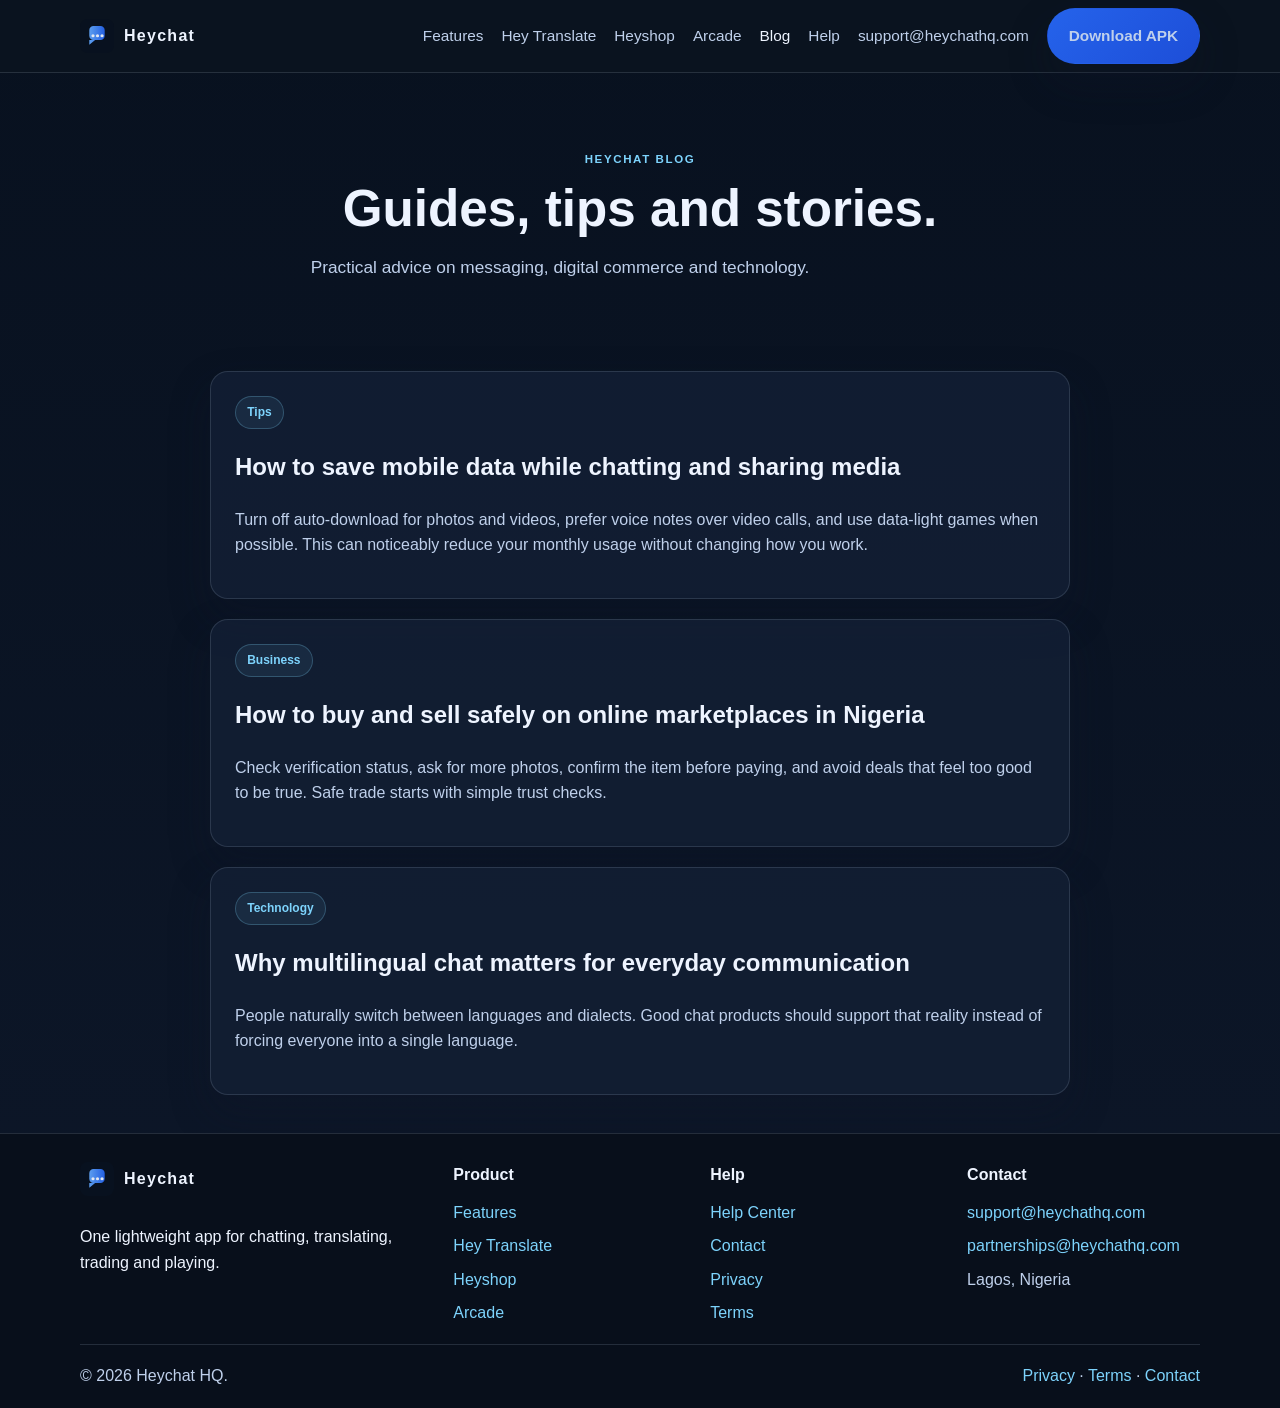
==== blog.html @ b4b34dd7 "Create the missing static site structure, CSS, and asset files so the Cloudflare Pages site can depl" ====
<!DOCTYPE html>
<html lang="en">
  <head>
    <meta charset="UTF-8" />
    <meta name="viewport" content="width=device-width, initial-scale=1.0" />
    <title>Blog | Heychat</title>
    <meta name="description" content="Helpful posts about mobile data savings, safe online trading and multilingual communication." />
    <link rel="icon" href="assets/favicon.svg" type="image/svg+xml" />
    <link rel="stylesheet" href="css/styles.css" />
    <link rel="stylesheet" href="css/responsive.css" />
  </head>
  <body>
    <header class="site-header">
      <div class="container nav-shell">
        <a class="brand" href="index.html"><img src="assets/logo.svg" alt="" width="34" height="34" /><span>Heychat</span></a>
        <button class="nav-toggle" aria-label="Open menu" aria-expanded="false"><span></span></button>
        <nav class="nav-links">
          <a href="features.html">Features</a>
          <a href="features.html#translate">Hey Translate</a>
          <a href="heyshop.html">Heyshop</a>
          <a href="games.html">Arcade</a>
          <a href="blog.html" class="active">Blog</a>
          <a href="help.html">Help</a>
          <a href="mailto:support@heychathq.com">support@heychathq.com</a>
          <a class="btn btn-primary" href="https://media.heychathq.com/heychat-v1.0.0.apk" download>Download APK</a>
        </nav>
      </div>
    </header>

    <main>
      <section class="page-hero">
        <div class="container narrow">
          <span class="eyebrow">Heychat Blog</span>
          <h1>Guides, tips and stories.</h1>
          <p>Practical advice on messaging, digital commerce and technology.</p>
        </div>
      </section>

      <section class="section">
        <div class="container prose">
          <article class="card article-card">
            <span class="tag">Tips</span>
            <h2>How to save mobile data while chatting and sharing media</h2>
            <p>Turn off auto-download for photos and videos, prefer voice notes over video calls, and use data-light games when possible. This can noticeably reduce your monthly usage without changing how you work.</p>
          </article>

          <article class="card article-card">
            <span class="tag">Business</span>
            <h2>How to buy and sell safely on online marketplaces in Nigeria</h2>
            <p>Check verification status, ask for more photos, confirm the item before paying, and avoid deals that feel too good to be true. Safe trade starts with simple trust checks.</p>
          </article>

          <article class="card article-card">
            <span class="tag">Technology</span>
            <h2>Why multilingual chat matters for everyday communication</h2>
            <p>People naturally switch between languages and dialects. Good chat products should support that reality instead of forcing everyone into a single language.</p>
          </article>
        </div>
      </section>
    </main>

    <footer class="site-footer">
      <div class="container footer-grid">
        <div>
          <a class="brand footer-brand" href="index.html"><img src="assets/logo.svg" alt="" width="34" height="34" /><span>Heychat</span></a>
          <p>One lightweight app for chatting, translating, trading and playing.</p>
        </div>
        <div>
          <h4>Product</h4>
          <ul>
            <li><a href="features.html">Features</a></li>
            <li><a href="features.html#translate">Hey Translate</a></li>
            <li><a href="heyshop.html">Heyshop</a></li>
            <li><a href="games.html">Arcade</a></li>
          </ul>
        </div>
        <div>
          <h4>Help</h4>
          <ul>
            <li><a href="help.html">Help Center</a></li>
            <li><a href="contact.html">Contact</a></li>
            <li><a href="privacy.html">Privacy</a></li>
            <li><a href="terms.html">Terms</a></li>
          </ul>
        </div>
        <div>
          <h4>Contact</h4>
          <ul>
            <li><a href="mailto:support@heychathq.com">support@heychathq.com</a></li>
            <li><a href="mailto:partnerships@heychathq.com">partnerships@heychathq.com</a></li>
            <li>Lagos, Nigeria</li>
          </ul>
        </div>
      </div>
      <div class="container footer-bottom">
        <span>© <span data-year>2026</span> Heychat HQ.</span>
        <span><a href="privacy.html">Privacy</a> · <a href="terms.html">Terms</a> · <a href="contact.html">Contact</a></span>
      </div>
    </footer>

    <script src="js/main.js"></script>
  </body>
</html>
---- css/styles.css ----
* {
  box-sizing: border-box;
}

:root {
  --bg: #08111f;
  --panel: #0f1c32;
  --panel-strong: #172845;
  --line: rgba(148, 163, 184, 0.2);
  --text: #eef4ff;
  --muted: #bfd0eb;
  --primary: #2563eb;
  --primary-strong: #1d4ed8;
  --accent: #7dd3fc;
  --soft: #101827;
  --success: #22c55e;
  --shadow: 0 18px 40px rgba(15, 23, 42, 0.3);
}

html {
  scroll-behavior: smooth;
}

body {
  margin: 0;
  font-family: Arial, Helvetica, sans-serif;
  background: linear-gradient(180deg, var(--bg), #0d1729);
  color: var(--text);
  line-height: 1.6;
}

a {
  color: var(--accent);
  text-decoration: none;
}

a:hover {
  text-decoration: underline;
}

img {
  max-width: 100%;
  display: block;
}

.container {
  width: min(1120px, calc(100% - 32px));
  margin: 0 auto;
}

.site-header {
  position: sticky;
  top: 0;
  z-index: 10;
  background: rgba(12, 20, 32, 0.9);
  backdrop-filter: blur(12px);
  border-bottom: 1px solid var(--line);
}

.nav-shell {
  display: flex;
  align-items: center;
  justify-content: space-between;
  min-height: 72px;
  gap: 16px;
}

.brand {
  display: inline-flex;
  align-items: center;
  gap: 10px;
  font-weight: 700;
  color: var(--text);
  letter-spacing: 0.08em;
  text-transform: none;
}

.brand img {
  width: 34px;
  height: 34px;
}

.nav-links {
  display: flex;
  align-items: center;
  gap: 18px;
  flex-wrap: wrap;
}

.nav-links a {
  color: var(--muted);
  font-size: 0.96rem;
}

.nav-links a.active {
  color: var(--text);
}

.btn {
  display: inline-flex;
  align-items: center;
  justify-content: center;
  font-weight: 700;
  border-radius: 999px;
  padding: 0.9rem 1.3rem;
  border: 1px solid transparent;
  transition: transform 0.15s ease, opacity 0.15s ease;
}

.btn:hover {
  text-decoration: none;
  transform: translateY(-1px);
}

.btn-primary {
  background: linear-gradient(135deg, var(--primary), var(--primary-strong));
  color: #fff;
  box-shadow: var(--shadow);
}

.btn-secondary {
  background: transparent;
  border-color: var(--line);
  color: var(--text);
}

.hero,
.page-hero {
  padding: 72px 0 40px;
}

.hero-grid,
.split {
  display: grid;
  grid-template-columns: 1.2fr 0.8fr;
  gap: 24px;
  align-items: center;
}

.hero-copy h1,
.page-hero h1 {
  margin: 0 0 16px;
  font-size: clamp(2.4rem, 4vw, 4.2rem);
  line-height: 1.06;
}

.lead,
.page-hero p {
  color: var(--muted);
  font-size: 1.08rem;
  max-width: 640px;
}

.eyebrow {
  display: inline-block;
  margin-bottom: 14px;
  font-size: 0.72rem;
  letter-spacing: 0.14em;
  text-transform: uppercase;
  color: var(--accent);
  font-weight: 700;
}

.hero-card,
.card,
.info-panel,
.cta-band,
.form-card {
  background: rgba(18, 31, 52, 0.9);
  border: 1px solid var(--line);
  border-radius: 18px;
  padding: 24px;
  box-shadow: var(--shadow);
}

.hero-card {
  min-height: 280px;
}

.mini-label {
  color: var(--accent);
  font-weight: 700;
  letter-spacing: 0.08em;
  text-transform: uppercase;
  font-size: 0.72rem;
}

.check-list {
  list-style: none;
  padding: 0;
  margin: 18px 0 0;
}

.check-list li {
  position: relative;
  padding-left: 20px;
  margin-bottom: 12px;
  color: var(--muted);
}

.check-list li::before {
  content: "✓";
  position: absolute;
  left: 0;
  top: 0;
  color: var(--success);
  font-weight: 700;
}

.section {
  padding: 32px 0 18px;
}

.soft {
  background: rgba(15, 28, 50, 0.52);
}

.section-head {
  margin-bottom: 18px;
}

.section-head h2,
.info-panel h3,
.card h3 {
  margin-top: 0;
}

.grid {
  display: grid;
  gap: 20px;
}

.grid-2 {
  grid-template-columns: repeat(2, minmax(0, 1fr));
}

.grid-3 {
  grid-template-columns: repeat(3, minmax(0, 1fr));
}

.grid-4 {
  grid-template-columns: repeat(4, minmax(0, 1fr));
}

.card {
  min-height: 180px;
}

.card p,
.info-panel p,
.prose p,
.prose li,
.faq-list p {
  color: var(--muted);
}

.icon {
  width: 52px;
  height: 52px;
  display: inline-flex;
  align-items: center;
  justify-content: center;
  border-radius: 16px;
  background: rgba(37, 99, 235, 0.18);
  font-size: 1.5rem;
  margin-bottom: 14px;
}

.tag {
  display: inline-block;
  background: rgba(125, 211, 252, 0.08);
  color: var(--accent);
  border: 1px solid rgba(125, 211, 252, 0.25);
  border-radius: 999px;
  padding: 0.38rem 0.7rem;
  font-size: 0.75rem;
  font-weight: 700;
  margin-bottom: 0.7rem;
}

.tag.green {
  background: rgba(34, 197, 94, 0.08);
  border-color: rgba(34, 197, 94, 0.22);
  color: #86efac;
}

.inline-checks li {
  margin-bottom: 10px;
}

.cta-band {
  display: flex;
  flex-direction: column;
  align-items: center;
  text-align: center;
  padding: 28px 20px;
}

.btn-row {
  display: flex;
  flex-wrap: wrap;
  gap: 12px;
  margin-top: 14px;
}

.center {
  justify-content: center;
}

.narrow {
  max-width: 800px;
  margin: 0 auto;
  text-align: center;
}

.prose {
  max-width: 860px;
}

.article-card {
  margin-bottom: 20px;
}

.article-card h2 {
  margin-top: 0.5rem;
}

.faq-list details {
  border: 1px solid var(--line);
  background: rgba(15, 28, 50, 0.7);
  border-radius: 12px;
  padding: 12px 16px;
  margin-bottom: 10px;
}

.faq-list summary {
  cursor: pointer;
  font-weight: 700;
}

.form {
  display: grid;
  gap: 16px;
}

.field {
  display: grid;
  gap: 8px;
}

.field label {
  color: var(--muted);
  font-weight: 600;
}

.field input,
.field textarea,
.field select {
  width: 100%;
  border-radius: 12px;
  border: 1px solid var(--line);
  background: rgba(15, 23, 42, 0.7);
  padding: 0.9rem 1rem;
  color: var(--text);
  font: inherit;
}

.field textarea {
  min-height: 140px;
  resize: vertical;
}

.form-status {
  min-height: 1.2em;
  font-size: 0.94rem;
}

.form-status.ok {
  color: #86efac;
}

.form-status.err {
  color: #fca5a5;
}

.site-footer {
  border-top: 1px solid var(--line);
  background: rgba(8, 15, 27, 1);
  padding: 28px 0 20px;
}

.footer-grid {
  display: grid;
  grid-template-columns: 1.5fr 1fr 1fr 1fr;
  gap: 24px;
}

.footer-brand {
  margin-bottom: 12px;
}

.site-footer h4 {
  margin-top: 0;
  margin-bottom: 12px;
}

.site-footer ul {
  list-style: none;
  padding: 0;
  margin: 0;
  display: grid;
  gap: 8px;
  color: var(--muted);
}

.footer-bottom {
  display: flex;
  justify-content: space-between;
  gap: 12px;
  padding-top: 18px;
  margin-top: 18px;
  border-top: 1px solid var(--line);
  color: var(--muted);
  flex-wrap: wrap;
}

.nav-toggle {
  display: none;
  width: 42px;
  height: 42px;
  border: 1px solid var(--line);
  border-radius: 10px;
  background: transparent;
  position: relative;
  cursor: pointer;
}

.nav-toggle span,
.nav-toggle span::before,
.nav-toggle span::after {
  position: absolute;
  height: 2px;
  width: 18px;
  background: var(--text);
  left: 50%;
  transform: translateX(-50%);
  content: "";
}

.nav-toggle span {
  top: 50%;
  transform: translate(-50%, -50%);
}

.nav-toggle span::before {
  top: -6px;
}

.nav-toggle span::after {
  top: 6px;
}
---- css/responsive.css ----
@media (max-width: 800px) {
  .nav-toggle {
    display: block;
  }

  .nav-links {
    position: absolute;
    top: 72px;
    left: 16px;
    right: 16px;
    display: none;
    background: rgba(10, 19, 31, 0.98);
    border: 1px solid var(--line);
    border-radius: 14px;
    padding: 16px;
    flex-direction: column;
    align-items: flex-start;
  }

  .nav-links.open {
    display: flex;
  }

  .hero-grid,
  .split,
  .grid-2,
  .grid-3,
  .grid-4,
  .footer-grid {
    grid-template-columns: 1fr;
  }

  .hero,
  .page-hero {
    padding-top: 52px;
  }

  .page-hero h1,
  .hero-copy h1 {
    font-size: 2.5rem;
  }
}
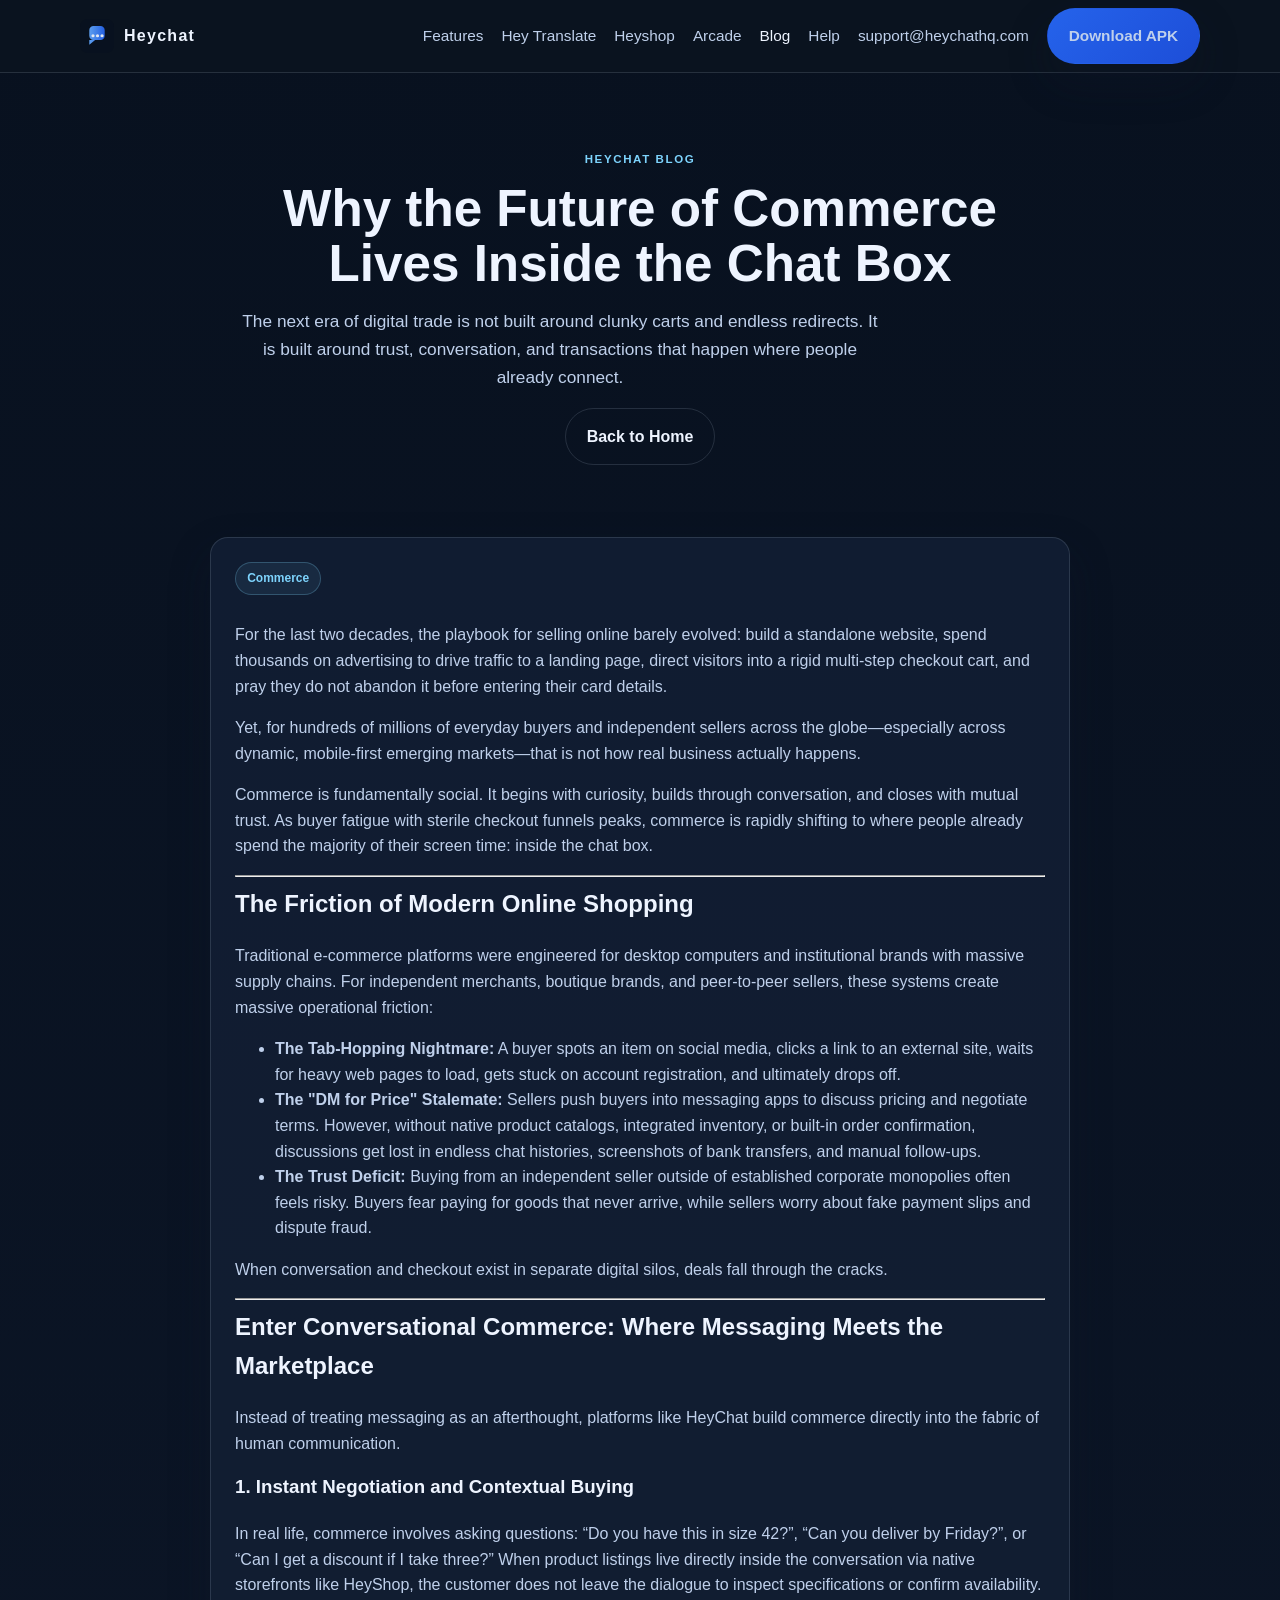
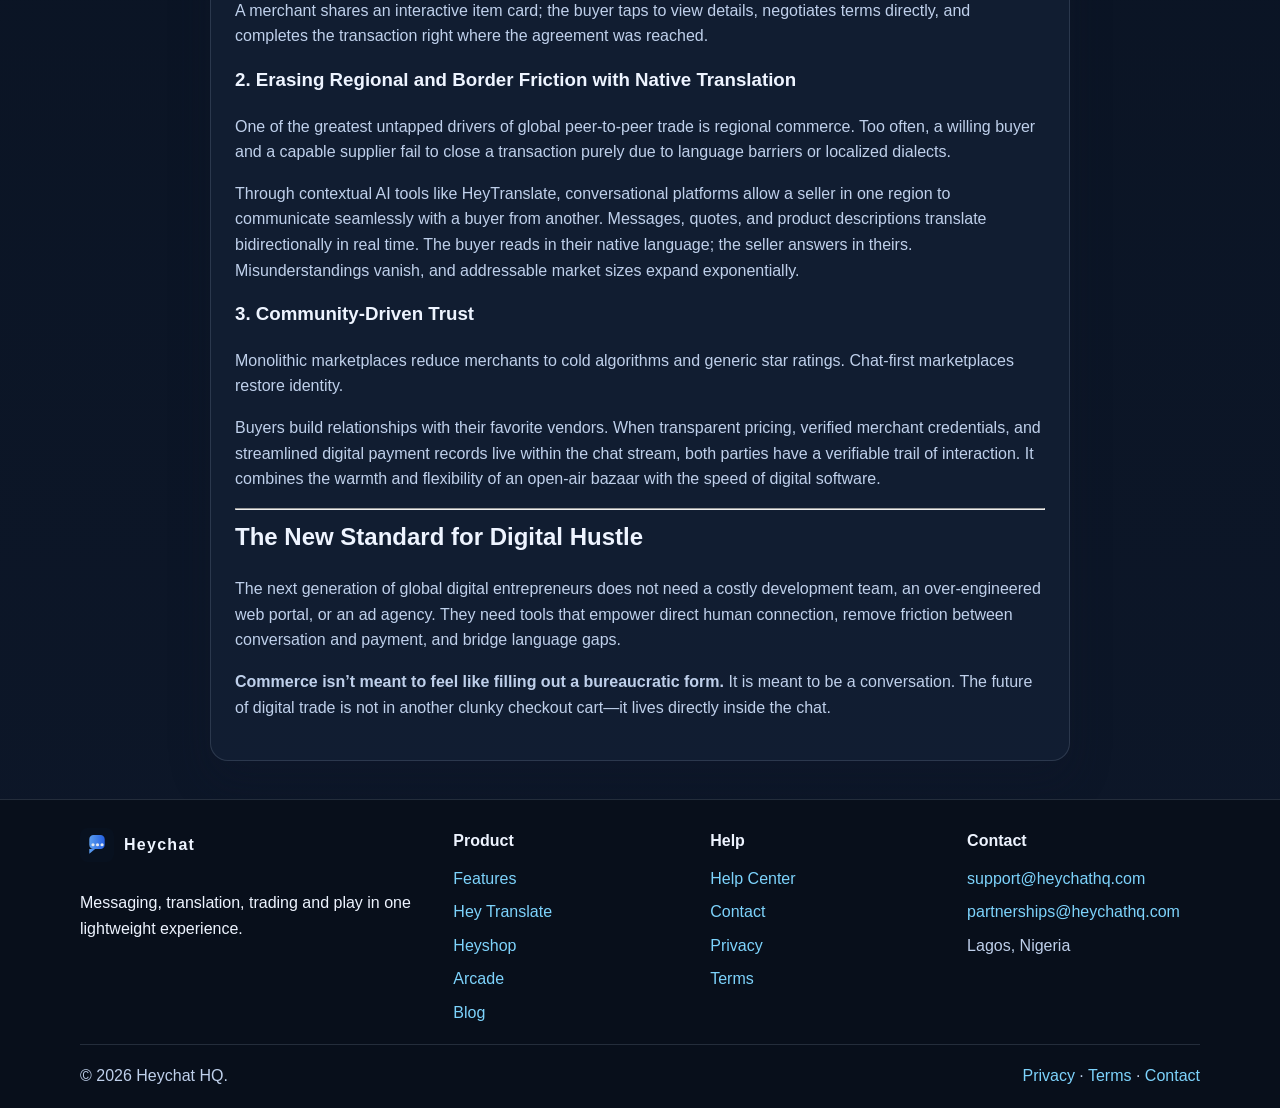
==== commit 46562390: "Add the HeyChat commerce blog article page and link the Blog entry in the site footer while preservi" ====
--- a/blog.html
+++ b/blog.html
@@ -3,8 +3,11 @@
   <head>
     <meta charset="UTF-8" />
     <meta name="viewport" content="width=device-width, initial-scale=1.0" />
-    <title>Blog | Heychat</title>
-    <meta name="description" content="Helpful posts about mobile data savings, safe online trading and multilingual communication." />
+    <title>Why the Future of Commerce Lives Inside the Chat Box - HeyChat Blog</title>
+    <meta
+      name="description"
+      content="Why the future of commerce lives inside the chat box, with conversational commerce, trust, and multilingual trade built directly into messaging."
+    />
     <link rel="icon" href="assets/favicon.svg" type="image/svg+xml" />
     <link rel="stylesheet" href="css/styles.css" />
     <link rel="stylesheet" href="css/responsive.css" />
@@ -12,9 +15,16 @@
   <body>
     <header class="site-header">
       <div class="container nav-shell">
-        <a class="brand" href="index.html"><img src="assets/logo.svg" alt="" width="34" height="34" /><span>Heychat</span></a>
-        <button class="nav-toggle" aria-label="Open menu" aria-expanded="false"><span></span></button>
-        <nav class="nav-links">
+        <a class="brand" href="index.html" aria-label="Heychat home">
+          <img src="assets/logo.svg" alt="Heychat logo" width="34" height="34" />
+          <span>Heychat</span>
+        </a>
+
+        <button class="nav-toggle" aria-label="Open menu" aria-expanded="false">
+          <span></span>
+        </button>
+
+        <nav class="nav-links" aria-label="Main navigation">
           <a href="features.html">Features</a>
           <a href="features.html#translate">Hey Translate</a>
           <a href="heyshop.html">Heyshop</a>
@@ -22,7 +32,9 @@
           <a href="blog.html" class="active">Blog</a>
           <a href="help.html">Help</a>
           <a href="mailto:support@heychathq.com">support@heychathq.com</a>
-          <a class="btn btn-primary" href="https://media.heychathq.com/heychat-v1.0.0.apk" download>Download APK</a>
+          <a class="btn btn-primary" href="https://media.heychathq.com/heychat-v1.0.0.apk" download>
+            Download APK
+          </a>
         </nav>
       </div>
     </header>
@@ -30,30 +42,129 @@
     <main>
       <section class="page-hero">
         <div class="container narrow">
-          <span class="eyebrow">Heychat Blog</span>
-          <h1>Guides, tips and stories.</h1>
-          <p>Practical advice on messaging, digital commerce and technology.</p>
+          <span class="eyebrow">HeyChat Blog</span>
+          <h1>Why the Future of Commerce Lives Inside the Chat Box</h1>
+          <p>
+            The next era of digital trade is not built around clunky carts and endless redirects.
+            It is built around trust, conversation, and transactions that happen where people already connect.
+          </p>
+          <div class="btn-row center">
+            <a class="btn btn-secondary" href="index.html">Back to Home</a>
+          </div>
         </div>
       </section>
 
       <section class="section">
         <div class="container prose">
           <article class="card article-card">
-            <span class="tag">Tips</span>
-            <h2>How to save mobile data while chatting and sharing media</h2>
-            <p>Turn off auto-download for photos and videos, prefer voice notes over video calls, and use data-light games when possible. This can noticeably reduce your monthly usage without changing how you work.</p>
-          </article>
-
-          <article class="card article-card">
-            <span class="tag">Business</span>
-            <h2>How to buy and sell safely on online marketplaces in Nigeria</h2>
-            <p>Check verification status, ask for more photos, confirm the item before paying, and avoid deals that feel too good to be true. Safe trade starts with simple trust checks.</p>
-          </article>
-
-          <article class="card article-card">
-            <span class="tag">Technology</span>
-            <h2>Why multilingual chat matters for everyday communication</h2>
-            <p>People naturally switch between languages and dialects. Good chat products should support that reality instead of forcing everyone into a single language.</p>
+            <span class="tag">Commerce</span>
+
+            <p>
+              For the last two decades, the playbook for selling online barely evolved: build a standalone website,
+              spend thousands on advertising to drive traffic to a landing page, direct visitors into a rigid
+              multi-step checkout cart, and pray they do not abandon it before entering their card details.
+            </p>
+
+            <p>
+              Yet, for hundreds of millions of everyday buyers and independent sellers across the globe—especially
+              across dynamic, mobile-first emerging markets—that is not how real business actually happens.
+            </p>
+
+            <p>
+              Commerce is fundamentally social. It begins with curiosity, builds through conversation, and closes with
+              mutual trust. As buyer fatigue with sterile checkout funnels peaks, commerce is rapidly shifting to
+              where people already spend the majority of their screen time: inside the chat box.
+            </p>
+
+            <hr />
+
+            <h2>The Friction of Modern Online Shopping</h2>
+            <p>
+              Traditional e-commerce platforms were engineered for desktop computers and institutional brands with
+              massive supply chains. For independent merchants, boutique brands, and peer-to-peer sellers, these
+              systems create massive operational friction:
+            </p>
+
+            <ul>
+              <li>
+                <strong>The Tab-Hopping Nightmare:</strong> A buyer spots an item on social media, clicks a link to
+                an external site, waits for heavy web pages to load, gets stuck on account registration, and
+                ultimately drops off.
+              </li>
+              <li>
+                <strong>The "DM for Price" Stalemate:</strong> Sellers push buyers into messaging apps to discuss
+                pricing and negotiate terms. However, without native product catalogs, integrated inventory, or
+                built-in order confirmation, discussions get lost in endless chat histories, screenshots of bank
+                transfers, and manual follow-ups.
+              </li>
+              <li>
+                <strong>The Trust Deficit:</strong> Buying from an independent seller outside of established corporate
+                monopolies often feels risky. Buyers fear paying for goods that never arrive, while sellers worry
+                about fake payment slips and dispute fraud.
+              </li>
+            </ul>
+
+            <p>
+              When conversation and checkout exist in separate digital silos, deals fall through the cracks.
+            </p>
+
+            <hr />
+
+            <h2>Enter Conversational Commerce: Where Messaging Meets the Marketplace</h2>
+            <p>
+              Instead of treating messaging as an afterthought, platforms like HeyChat build commerce directly into
+              the fabric of human communication.
+            </p>
+
+            <h3>1. Instant Negotiation and Contextual Buying</h3>
+            <p>
+              In real life, commerce involves asking questions: “Do you have this in size 42?”, “Can you deliver by
+              Friday?”, or “Can I get a discount if I take three?” When product listings live directly inside the
+              conversation via native storefronts like HeyShop, the customer does not leave the dialogue to inspect
+              specifications or confirm availability. A merchant shares an interactive item card; the buyer taps to
+              view details, negotiates terms directly, and completes the transaction right where the agreement was
+              reached.
+            </p>
+
+            <h3>2. Erasing Regional and Border Friction with Native Translation</h3>
+            <p>
+              One of the greatest untapped drivers of global peer-to-peer trade is regional commerce. Too often, a
+              willing buyer and a capable supplier fail to close a transaction purely due to language barriers or
+              localized dialects.
+            </p>
+            <p>
+              Through contextual AI tools like HeyTranslate, conversational platforms allow a seller in one region to
+              communicate seamlessly with a buyer from another. Messages, quotes, and product descriptions translate
+              bidirectionally in real time. The buyer reads in their native language; the seller answers in theirs.
+              Misunderstandings vanish, and addressable market sizes expand exponentially.
+            </p>
+
+            <h3>3. Community-Driven Trust</h3>
+            <p>
+              Monolithic marketplaces reduce merchants to cold algorithms and generic star ratings. Chat-first
+              marketplaces restore identity.
+            </p>
+            <p>
+              Buyers build relationships with their favorite vendors. When transparent pricing, verified merchant
+              credentials, and streamlined digital payment records live within the chat stream, both parties have a
+              verifiable trail of interaction. It combines the warmth and flexibility of an open-air bazaar with
+              the speed of digital software.
+            </p>
+
+            <hr />
+
+            <h2>The New Standard for Digital Hustle</h2>
+            <p>
+              The next generation of global digital entrepreneurs does not need a costly development team, an
+              over-engineered web portal, or an ad agency. They need tools that empower direct human connection,
+              remove friction between conversation and payment, and bridge language gaps.
+            </p>
+
+            <p>
+              <strong>Commerce isn’t meant to feel like filling out a bureaucratic form.</strong> It is meant to be
+              a conversation. The future of digital trade is not in another clunky checkout cart—it lives directly
+              inside the chat.
+            </p>
           </article>
         </div>
       </section>
@@ -62,9 +173,13 @@
     <footer class="site-footer">
       <div class="container footer-grid">
         <div>
-          <a class="brand footer-brand" href="index.html"><img src="assets/logo.svg" alt="" width="34" height="34" /><span>Heychat</span></a>
-          <p>One lightweight app for chatting, translating, trading and playing.</p>
-        </div>
+          <a class="brand footer-brand" href="index.html">
+            <img src="assets/logo.svg" alt="Heychat logo" width="34" height="34" />
+            <span>Heychat</span>
+          </a>
+          <p>Messaging, translation, trading and play in one lightweight experience.</p>
+        </div>
+
         <div>
           <h4>Product</h4>
           <ul>
@@ -72,8 +187,10 @@
             <li><a href="features.html#translate">Hey Translate</a></li>
             <li><a href="heyshop.html">Heyshop</a></li>
             <li><a href="games.html">Arcade</a></li>
+            <li><a href="blog.html">Blog</a></li>
           </ul>
         </div>
+
         <div>
           <h4>Help</h4>
           <ul>
@@ -83,6 +200,7 @@
             <li><a href="terms.html">Terms</a></li>
           </ul>
         </div>
+
         <div>
           <h4>Contact</h4>
           <ul>
@@ -92,6 +210,7 @@
           </ul>
         </div>
       </div>
+
       <div class="container footer-bottom">
         <span>© <span data-year>2026</span> Heychat HQ.</span>
         <span><a href="privacy.html">Privacy</a> · <a href="terms.html">Terms</a> · <a href="contact.html">Contact</a></span>
